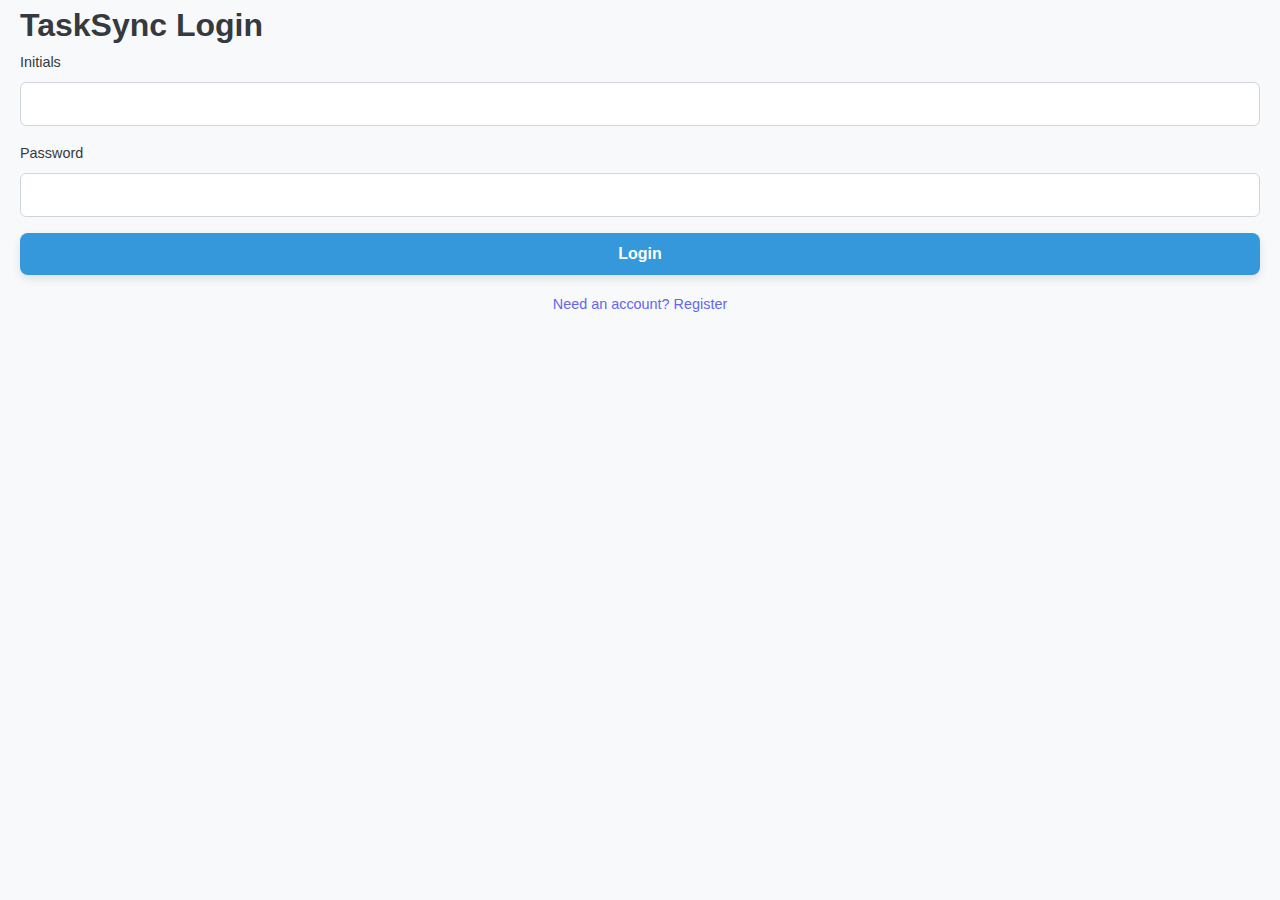
==== mytasks.html @ df4f8022 "Add files via upload" ====
<!DOCTYPE html>
<html lang="en">
<head>
    <meta charset="UTF-8">
    <title>TaskSync - My Tasks</title>
    <link rel="stylesheet" href="style.css">
    <link rel="stylesheet" href="https://cdnjs.cloudflare.com/ajax/libs/font-awesome/5.15.4/css/all.min.css">
</head>
<body>
    <div class="container">
        <h1>My Tasks</h1>
        <button id="themeToggle" class="btn"><i class="fas fa-sun"></i> <span>Light</span></button>
        <div id="tasksContainer"></div>
    </div>
    <script src="mytasks.js"></script>
</body>
</html>
---- style.css ----
/* Reset and Base Styles */
 * {
    margin: 0;
    padding: 0;
    box-sizing: border-box;
    font-family: 'Segoe UI', Tahoma, Geneva, Verdana, sans-serif;
    transition: background-color 0.3s ease, color 0.3s ease;
}

:root {
    --primary: #6366F1;
    --primary-hover: #4F46E5;
    --secondary: #f1f3f9;
    --light-gray: #eff1f7;
    --dark-gray: #6c757d;
    --success: #10B981;
    --danger: #EF4444;
    --warning: #F59E0B;
    --info: #3B82F6;
    --shadow: 0 4px 12px rgba(0, 0, 0, 0.1);
    --transition: all 0.3s ease;
    --border-radius: 8px;
    --bg-color: #f8f9fa;
    --text-color: #343a40;
    --card-bg: #ffffff;
    --border-color: #e9ecef;
    --hover-bg: #f8f9fa;
}

[data-theme="dark"] {
    --primary: #818CF8;
    --primary-hover: #6366F1;
    --secondary: #374151;
    --light-gray: #1F2937;
    --dark-gray: #9CA3AF;
    --bg-color: #111827;
    --text-color: #F9FAFB;
    --card-bg: #1F2937;
    --border-color: #374151;
    --hover-bg: #374151;
    --shadow: 0 4px 12px rgba(0, 0, 0, 0.3);
}

body {
    background-color: var(--bg-color);
    color: var(--text-color);
    line-height: 1.6;
}

.container {
    max-width: 1400px;
    margin: 0 auto;
    padding: 0 20px;
}

header {
    background-color: var(--card-bg);
    box-shadow: var(--shadow);
    padding: 15px 0;
    position: sticky;
    top: 0;
    z-index: 100;
}

.header-content {
    display: flex;
    justify-content: space-between;
    align-items: center;
}

.logo {
    display: flex;
    align-items: center;
    gap: 10px;
    font-size: 1.5rem;
    font-weight: 700;
    color: var(--primary);
}

.logo i {
    font-size: 1.8rem;
}

.user-menu {
    display: flex;
    align-items: center;
    gap: 20px;
}

.user-avatar {
    width: 40px;
    height: 40px;
    border-radius: 50%;
    background-color: var(--primary);
    color: white;
    display: flex;
    align-items: center;
    justify-content: center;
    font-weight: 600;
    cursor: pointer;
}

.notification-bell {
    position: relative;
    cursor: pointer;
    color: var(--text-color);
}

.notification-badge {
    position: absolute;
    top: -5px;
    right: -5px;
    background-color: var(--danger);
    color: white;
    font-size: 0.7rem;
    width: 18px;
    height: 18px;
    border-radius: 50%;
    display: flex;
    align-items: center;
    justify-content: center;
}

.theme-toggle {
    cursor: pointer;
    padding: 5px 10px;
    border-radius: 20px;
    display: flex;
    align-items: center;
    gap: 8px;
    background-color: var(--secondary);
    color: var(--text-color);
    border: none;
    transition: background-color 0.3s ease, color 0.3s ease;
}

main {
    margin: 30px 0;
    display: flex;
    gap: 30px;
}

.sidebar {
    width: 280px;
    background-color: var(--card-bg);
    border-radius: var(--border-radius);
    box-shadow: var(--shadow);
    padding: 20px;
    height: fit-content;
    position: sticky;
    top: 80px;
}

.sidebar-menu {
    list-style-type: none;
    margin-bottom: 25px;
}

.sidebar-menu li {
    margin-bottom: 8px;
}

.sidebar-menu a {
    display: flex;
    align-items: center;
    gap: 10px;
    padding: 12px 15px;
    border-radius: var(--border-radius);
    color: var(--text-color);
    text-decoration: none;
    transition: var(--transition);
    font-weight: 500;
}

.sidebar-menu a:hover, .sidebar-menu a.active {
    background-color: var(--hover-bg);
    color: var(--primary);
}

.sidebar-menu a.active {
    border-left: 3px solid var(--primary);
}

.content {
    flex: 1;
    display: flex;
    flex-direction: column;
    gap: 30px;
}

.content-header {
    display: flex;
    justify-content: space-between;
    align-items: center;
}

.btn {
    padding: 10px 20px;
    border-radius: var(--border-radius);
    border: none;
    cursor: pointer;
    font-weight: 600;
    transition: var(--transition);
    display: inline-flex;
    align-items: center;
    gap: 8px;
}

.btn-primary {
    background-color: var(--primary);
    color: white;
}

.btn-primary:hover {
    background-color: var(--primary-hover);
    transform: translateY(-2px);
    box-shadow: 0 4px 8px rgba(0, 0, 0, 0.1);
}

.btn-secondary {
    background-color: var(--secondary);
    color: var(--text-color);
}

.btn-secondary:hover {
    background-color: var(--hover-bg);
    transform: translateY(-2px);
}

.btn-success {
    background-color: var(--success);
    color: white;
}

.btn-danger {
    background-color: var(--danger);
    color: white;
}

.btn-sm {
    padding: 6px 12px;
    font-size: 0.9rem;
}

.dashboard-stats {
    display: grid;
    grid-template-columns: repeat(auto-fit, minmax(220px, 1fr));
    gap: 20px;
    margin-bottom: 20px;
}

.stat-card {
    background-color: var(--card-bg);
    border-radius: var(--border-radius);
    padding: 20px;
    box-shadow: var(--shadow);
    display: flex;
    align-items: center;
    gap: 15px;
}

.stat-icon {
    width: 48px;
    height: 48px;
    border-radius: 12px;
    display: flex;
    align-items: center;
    justify-content: center;
    font-size: 1.5rem;
    color: white;
}

.stat-info {
    flex: 1;
}

.stat-value {
    font-size: 1.8rem;
    font-weight: 700;
    line-height: 1.2;
}

.stat-label {
    color: var(--dark-gray);
    font-size: 0.9rem;
}

.chart-container {
    background-color: var(--card-bg);
    border-radius: var(--border-radius);
    padding: 5px;
    box-shadow: var(--shadow);
    height: 300px;
    margin-bottom: 30px;
}

.charts-row {
    display: grid;
    grid-template-columns: repeat(auto-fit, minmax(400px, 1fr));
    gap: 20px;
    margin-bottom: 30px;
}

.task-board {
    display: grid;
    grid-template-columns: repeat(auto-fit, minmax(300px, 1fr));
    gap: 20px;
}

.task-column {
    background-color: var(--card-bg);
    border-radius: var(--border-radius);
    box-shadow: var(--shadow);
    padding: 20px;
    min-height: 400px;
    display: flex;
    flex-direction: column;
}

.column-header {
    display: flex;
    justify-content: space-between;
    align-items: center;
    margin-bottom: 15px;
    border-bottom: 2px solid var(--border-color);
    padding-bottom: 10px;
}

.column-title {
    font-size: 1rem;
    font-weight: 600;
    display: flex;
    align-items: center;
    gap: 8px;
}

.task-count {
    background-color: var(--light-gray);
    color: var(--text-color);
    padding: 2px 8px;
    border-radius: 20px;
    font-size: 0.8rem;
}

.task-list {
    min-height: 200px;
    flex: 1;
    overflow-y: auto;
}

.task-item {
    background-color: var(--secondary);
    border-radius: var(--border-radius);
    padding: 15px;
    margin-bottom: 15px;
    box-shadow: 0 2px 4px rgba(0, 0, 0, 0.05);
    cursor: grab;
    transition: var(--transition);
    border-left: 3px solid transparent;
    position: relative;
}

.task-item:hover {
    box-shadow: 0 4px 8px rgba(0, 0, 0, 0.1);
    transform: translateY(-2px);
}

.task-item.dragging {
    opacity: 0.5;
    transform: scale(0.95);
}

.task-item.low-priority {
    border-left-color: var(--info);
}

.task-item.medium-priority {
    border-left-color: var(--warning);
}

.task-item.high-priority {
    border-left-color: var(--danger);
}

.task-item.completed {
    opacity: 0.7;
}

.task-header {
    display: flex;
    justify-content: space-between;
    align-items: flex-start;
    margin-bottom: 10px;
}

.task-title {
    font-weight: 600;
    color: var(--text-color);
    margin-bottom: 5px;
}

.task-description {
    font-size: 0.9rem;
    color: var(--dark-gray);
    margin-bottom: 10px;
    max-height: 60px;
    overflow: hidden;
    text-overflow: ellipsis;
    display: -webkit-box;
    -webkit-line-clamp: 3;
    -webkit-box-orient: vertical;
}

.task-actions {
    display: flex;
    gap: 8px;
    position: absolute;
    top: 10px;
    right: 10px;
    opacity: 0;
    transition: var(--transition);
}

.task-item:hover .task-actions {
    opacity: 1;
}

.task-action {
    cursor: pointer;
    transition: var(--transition);
    font-size: 0.9rem;
    color: var(--dark-gray);
    width: 28px;
    height: 28px;
    border-radius: 50%;
    display: flex;
    align-items: center;
    justify-content: center;
    background-color: var(--card-bg);
}

.task-action:hover {
    color: var(--primary);
    background-color: var(--hover-bg);
}

.task-meta {
    display: flex;
    justify-content: space-between;
    align-items: center;
    margin-top: 10px;
    font-size: 0.8rem;
    color: var(--dark-gray);
}

.task-assignees {
    display: flex;
    gap: -10px;
}

.task-assignee {
    width: 28px;
    height: 28px;
    border-radius: 50%;
    color: white;
    display: flex;
    align-items: center;
    justify-content: center;
    font-weight: 600;
    font-size: 0.8rem;
    border: 2px solid var(--card-bg);
    margin-left: -8px;
}

.task-assignee:first-child {
    margin-left: 0;
}

.task-due {
    display: flex;
    align-items: center;
    gap: 5px;
}

.task-due.overdue {
    color: var(--danger);
}

/* Priority badge */
.priority-badge {
    font-size: 0.7rem;
    padding: 2px 8px;
    border-radius: 12px;
    font-weight: 600;
    display: inline-block;
    margin-right: 8px;
}

.priority-low {
    background-color: rgba(59, 130, 246, 0.1);
    color: var(--info);
}

.priority-medium {
    background-color: rgba(245, 158, 11, 0.1);
    color: var(--warning);
}

.priority-high {
    background-color: rgba(239, 68, 68, 0.1);
    color: var(--danger);
}

/* Modal Styles */
.modal-backdrop {
    position: fixed;
    top: 0;
    left: 0;
    width: 100%;
    height: 100%;
    background-color: rgba(0, 0, 0, 0.5);
    display: flex;
    justify-content: center;
    align-items: center;
    z-index: 1000;
    opacity: 0;
    visibility: hidden;
    transition: var(--transition);
}

.modal-backdrop.show {
    opacity: 1;
    visibility: visible;
}

.modal {
    background-color: var(--card-bg);
    border-radius: var(--border-radius);
    width: 550px;
    max-width: 95%;
    max-height: 90vh;
    overflow-y: auto;
    box-shadow: 0 10px 20px rgba(0, 0, 0, 0.2);
    transform: translateY(-20px);
    transition: var(--transition);
}

.modal-backdrop.show .modal {
    transform: translateY(0);
}

.modal-header {
    padding: 20px;
    border-bottom: 1px solid var(--border-color);
    display: flex;
    justify-content: space-between;
    align-items: center;
}

.modal-title {
    font-size: 1.2rem;
    font-weight: 600;
    color: var(--text-color);
}

.modal-close {
    cursor: pointer;
    font-size: 1.2rem;
    color: var(--dark-gray);
    transition: var(--transition);
    width: 32px;
    height: 32px;
    border-radius: 50%;
    display: flex;
    align-items: center;
    justify-content: center;
}

.modal-close:hover {
    color: var(--danger);
    background-color: var(--hover-bg);
}

.modal-body {
    padding: 20px;
}

.modal-footer {
    padding: 15px 20px;
    border-top: 1px solid var(--border-color);
    display: flex;
    justify-content: flex-end;
    gap: 10px;
}

.form-group {
    margin-bottom: 20px;
}

.form-label {
    display: block;
    margin-bottom: 8px;
    font-weight: 600;
    color: var(--text-color);
}

.form-control {
    width: 100%;
    padding: 12px;
    border: 1px solid var(--border-color);
    border-radius: var(--border-radius);
    transition: var(--transition);
    background-color: var(--card-bg);
    color: var(--text-color);
}

.form-control:focus {
    outline: none;
    border-color: var(--primary);
    box-shadow: 0 0 0 3px rgba(99, 102, 241, 0.25);
}

.form-select {
    width: 100%;
    padding: 12px;
    border: 1px solid var(--border-color);
    border-radius: var(--border-radius);
    transition: var(--transition);
    background-color: var(--card-bg);
    color: var(--text-color);
    appearance: none;
    background-image: url("data:image/svg+xml,%3Csvg xmlns='http://www.w3.org/2000/svg' width='16' height='16' fill='currentColor' viewBox='0 0 16 16'%3E%3Cpath d='M7.247 11.14L2.451 5.658C1.885 5.013 2.345 4 3.204 4h9.592a1 1 0 0 1 .753 1.659l-4.796 5.48a1 1 0 0 1-1.506 0z'/%3E%3C/svg%3E");
    background-repeat: no-repeat;
    background-position: right 12px center;
    background-size: 16px;
}

.form-select:focus {
    outline: none;
    border-color: var(--primary);
    box-shadow: 0 0 0 3px rgba(99, 102, 241, 0.25);
}

.assignee-selection {
    display: flex;
    flex-wrap: wrap;
    gap: 10px;
    margin-top: 10px;
}

.assignee-option {
    display: flex;
    align-items: center;
    gap: 8px;
    padding: 8px 12px;
    border-radius: 20px;
    background-color: var(--secondary);
    cursor: pointer;
    transition: var(--transition);
}

.assignee-option:hover {
    background-color: var(--hover-bg);
}

.assignee-option.selected {
    background-color: var(--primary);
    color: white;
}

.assignee-avatar {
    width: 25px;
    height: 25px;
    border-radius: 50%;
    color: white;
    display: flex;
    align-items: center;
    justify-content: center;
    font-weight: 600;
    font-size: 0.8rem;
}

/* Toast Notification */
.toast-container {
    position: fixed;
    bottom: 20px;
    right: 20px;
    z-index: 2000;
}

.toast {
    background-color: var(--card-bg);
    border-radius: var(--border-radius);
    padding: 15px 20px;
    margin-bottom: 10px;
    box-shadow: 0 4px 12px rgba(0, 0, 0, 0.15);
    display: flex;
    align-items: center;
    gap: 15px;
    transform: translateX(120%);
    transition: transform 0.3s ease;
    max-width: 350px;
    border-left: 4px solid transparent;
}

.toast.show {
    transform: translateX(0);
}

.toast-success {
    border-left-color: var(--success);
}

.toast-error {
    border-left-color: var(--danger);
}

.toast-info {
    border-left-color: var(--info);
}

.toast-icon {
    font-size: 1.5rem;
}

.toast-success .toast-icon {
    color: var(--success);
}

.toast-error .toast-icon {
    color: var(--danger);
}

.toast-info .toast-icon {
    color: var(--info);
}

.toast-content {
    flex: 1;
}

.toast-title {
    font-weight: 600;
    margin-bottom: 4px;
    color: var(--text-color);
}

.toast-message {
    font-size: 0.9rem;
    color: var(--dark-gray);
}

.toast-close {
    color: var(--dark-gray);
    cursor: pointer;
    font-size: 1.2rem;
}

/* Real-time indicators */
.real-time-indicator {
    display: inline-block;
    width: 8px;
    height: 8px;
    border-radius: 50%;
    background-color: var(--success);
    margin-right: 5px;
    position: relative;
}

.real-time-indicator::after {
    content: '';
    position: absolute;
    top: 0;
    left: 0;
    width: 100%;
    height: 100%;
    border-radius: 50%;
    background-color: var(--success);
    animation: pulse 1.5s infinite;
}

@keyframes pulse {
    0% {
        transform: scale(1);
        opacity: 1;
    }
    100% {
        transform: scale(3);
        opacity: 0;
    }
}

.loading-spinner {
    border: 3px solid var(--light-gray);
    border-top: 3px solid var(--primary);
    border-radius: 50%;
    width: 20px;
    height: 20px;
    animation: spin 1s linear infinite;
    display: inline-block;
    margin-right: 10px;
}

@keyframes spin {
    0% { transform: rotate(0deg); }
    100% { transform: rotate(360deg); }
}

/* Animations */
@keyframes slideIn {
    from {
        transform: translateY(20px);
        opacity: 0;
    }
    to {
        transform: translateY(0);
        opacity: 1;
    }
}

.slide-in {
    animation: slideIn 0.4s ease forwards;
}

/* Progress circles */
.progress-circle {
    position: relative;
    width: 100px;
    height: 100px;
}

.progress-circle-bg {
    width: 100%;
    height: 100%;
    border-radius: 50%;
    border: 10px solid var(--light-gray);
    position: absolute;
}

.progress-circle-value {
    width: 100%;
    height: 100%;
    border-radius: 50%;
    border: 10px solid transparent;
    border-top-color: var(--primary);
    border-right-color: var(--primary);
    position: absolute;
    transform: rotate(45deg);
}

.progress-circle-text {
    position: absolute;
    top: 50%;
    left: 50%;
    transform: translate(-50%, -50%);
    font-size: 1.5rem;
    font-weight: 700;
}

/* Confirmation Dialog */
.confirmation-dialog .modal {
    width: 400px;
}

/* Mobile Responsive */
@media (max-width: 1024px) {
    .charts-row {
        grid-template-columns: 1fr;
    }
}

@media (max-width: 768px) {
    main {
        flex-direction: column;
    }

    .sidebar {
        width: 100%;
        position: static;
    }

    .task-board {
        grid-template-columns: 1fr;
    }
    
    .content-header {
        flex-direction: column;
        align-items: flex-start;
        gap: 15px;
    }
    
    .dashboard-stats {
        grid-template-columns: repeat(auto-fit, minmax(180px, 1fr));
    }
}

@media (max-width: 480px) {
    .stat-card {
        flex-direction: column;
        text-align: center;
    }
    
    .dashboard-stats {
        grid-template-columns: 1fr;
    }
}
.hidden {
    display: none;
}

/* Form styling */

.task-form-container {
    background-color: #fff;
    padding: 2rem;
    border-radius: 12px;
    box-shadow: 0 0 10px rgba(0,0,0,0.1);
}

.task-form input,
.task-form textarea,
.task-form select {
    display: block;
    width: 100%;
    margin-bottom: 1rem;
    padding: 0.75rem;
    border-radius: 8px;
    border: 1px solid #ccc;
    font-size: 1rem;
}

.task-form button {
    background: #6366F1;
    color: #fff;
    border: none;
    padding: 0.75rem 1.5rem;
    border-radius: 8px;
    cursor: pointer;
}
/* task form */
#tasksContainer {
    display: grid;
    grid-template-columns: repeat(auto-fit, minmax(280px, 1fr));
    gap: 1.5rem;
    margin-top: 2rem;
}

/* Task Card Style */
.task-card {
    background-color: var(--card-bg, #fff);
    color: var(--text-color, #333);
    padding: 1.5rem;
    border-radius: 12px;
    box-shadow: 0 4px 12px rgba(0,0,0,0.06);
    transition: transform 0.2s ease, box-shadow 0.2s ease;
    position: relative;
}

.task-card:hover {
    transform: translateY(-3px);
    box-shadow: 0 6px 18px rgba(0,0,0,0.1);
}

.task-card h4 {
    margin-bottom: 0.5rem;
    font-size: 1.25rem;
    color: var(--primary-color, #6366F1);
}

.task-card p {
    margin: 0.25rem 0;
    font-size: 0.95rem;
    line-height: 1.4;
}

/* Buttons */
.task-card button {
    background-color: var(--primary-color, #6366F1);
    color: white;
    border: none;
    padding: 0.5rem 1rem;
    margin-top: 1rem;
    margin-right: 0.5rem;
    border-radius: 8px;
    font-size: 0.9rem;
    cursor: pointer;
    transition: background-color 0.2s ease;
}

.task-card button:hover {
    background-color: var(--primary-hover, #4F46E5);
}
.team-members{
text-align: center;
}
/* notification bell */
.notification-bell {
    position: relative;
    cursor: pointer;
  }
  
  .notification-badge {
    position: absolute;
    top: -5px;
    right: -5px;
    background-color: red;
    color: white;
    padding: 2px 6px;
    border-radius: 50%;
    font-size: 12px;
    display: none;
  }
  
  .notification-dropdown {
    position: absolute;
    top: 40px;
    right: 0;
    width: 300px;
    background-color: #1F2937;
    border: 1px solid #ddd;
    border-radius: 6px;
    box-shadow: 0 4px 8px rgba(0,0,0,0.1);
    display: none;
    z-index: 1000;
  }
  
  .notification-header {
    display: flex;
    justify-content: space-between;
    padding: 8px 12px;
    border-bottom: 1px solid #eee;
    font-weight: bold;
  }
  
  .clear-btn {
    background: none;
    border: none;
    color: #EF4444;
    cursor: pointer;
    font-size: 12px;
  }
  
  #notificationList {
    list-style: none;
    padding: 0;
    margin: 0;
    max-height: 200px;
    overflow-y: auto;
  }
  
  #notificationList li {
    padding: 8px 12px;
    border-bottom: 1px solid #f0f0f0;
    font-size: 14px;
  }
  

  /* adjustment for style */
  
.form-group {
    margin-bottom: 1rem;
}

label {
    display: block;
    font-size: 0.9rem;
    margin-bottom: 0.5rem;
    color: var(--text);
}

input {
    width: 100%;
    padding: 0.75rem;
    border: 1px solid #d1d5db;
    border-radius: 6px;
    font-size: 1rem;
    box-sizing: border-box;
    transition: border-color 0.3s;
}

input:focus {
    outline: none;
    border-color: var(--primary);
}

.btn {
    width: 100%;
    padding: 0.75rem;
    background-color: var(--primary);
    color: white;
    border: none;
    border-radius: 6px;
    font-size: 1rem;
    cursor: pointer;
    transition: background-color 0.3s;
}

.btn:hover {
    background-color: var(--secondary);
}

.error {
    color: var(--error);
    text-align: center;
    margin-top: 1rem;
    font-size: 0.9rem;
}

.hidden {
    display: none;
}

.toggle-link {
    text-align: center;
    margin-top: 1rem;
}

.toggle-link a {
    color: var(--primary);
    text-decoration: none;
    font-size: 0.9rem;
}

.toggle-link a:hover {
    text-decoration: underline;
}

.modal-backdrop {
    position: fixed;
    top: 0;
    left: 0;
    width: 100%;
    height: 100%;
    background: rgba(0, 0, 0, 0.5);
    display: flex;
    justify-content: center;
    align-items: center;
}

.modal {
    background: var(--card-bg);
    padding: 1.5rem;
    border-radius: 12px;
    width: 100%;
    max-width: 400px;
    box-shadow: 0 4px 12px rgba(0, 0, 0, 0.2);
}

.modal-header {
    display: flex;
    justify-content: space-between;
    align-items: center;
    margin-bottom: 1rem;
}

.modal-title {
    font-size: 1.25rem;
    color: var(--primary);
}

.modal-close {
    cursor: pointer;
    color: var(--text);
}

.modal-body {
    margin-bottom: 1rem;
}

.modal-footer {
    display: flex;
    gap: 1rem;
}

.btn-secondary {
    background-color: #6b7280;
}

.btn-secondary:hover {
    background-color: #4b5563;
}
/* new user styling */
:root {
    --primary-color: #3498db; /* Adjust primary color */
    --secondary-color: #2ecc71; /* Adjust secondary color */
    --button-padding: 12px 24px;
    --border-radius: 8px;
    --transition-duration: 0.3s;
    --font-family: 'Arial', sans-serif;
}



/* Button styling */
.btn {
    display: inline-flex;
    align-items: center;
    justify-content: center;
    padding: var(--button-padding);
    font-size: 16px;
    font-weight: 600;
    color: #fff;
    background-color: var(--primary-color);
    border: none;
    border-radius: var(--border-radius);
    cursor: pointer;
    transition: background-color var(--transition-duration), transform var(--transition-duration);
    box-shadow: 0 4px 10px rgba(0, 0, 0, 0.1); /* Soft shadow for depth */
}

/* Icon styling */
.btn i {
    margin-right: 8px;
    font-size: 18px; /* Adjust the icon size */
}

/* Hover effect */
.btn:hover {
    background-color: var(--secondary-color); /* Change background on hover */
    transform: scale(1.05); /* Slight scale for interactive feel */
}

/* Focus effect for accessibility */
.btn:focus {
    outline: 2px solid var(--secondary-color);
    outline-offset: 2px;
}

/* Active button state */
.btn:active {
    background-color: #27ae60; /* Darken on click */
    transform: scale(0.98); /* Slight shrink on active */
}

/* Responsive design */
@media (max-width: 768px) {
    .btn {
        font-size: 14px; /* Slightly smaller text on mobile */
        padding: 10px 20px; /* Adjust padding for smaller screens */
    }

    .btn i {
        font-size: 16px; /* Adjust icon size for mobile */
    }
}
/* adding style to member at side menu */
.team-members {
    margin-top: 20px;
    display: grid;
    grid-template-columns: auto 1fr;
    gap: 10px;
    align-items: center;
}

.team-members > div:first-child {
    grid-column: 1 / -1;
    margin-bottom: 10px;
}

.team-member {
    width: 32px;
    height: 32px;
    border-radius: 50%;
    display: flex;
    align-items: center;
    justify-content: center;
    color: white;
    font-weight: bold;
    font-size: 14px;
}

.team-members span {
    font-size: 14px;
}
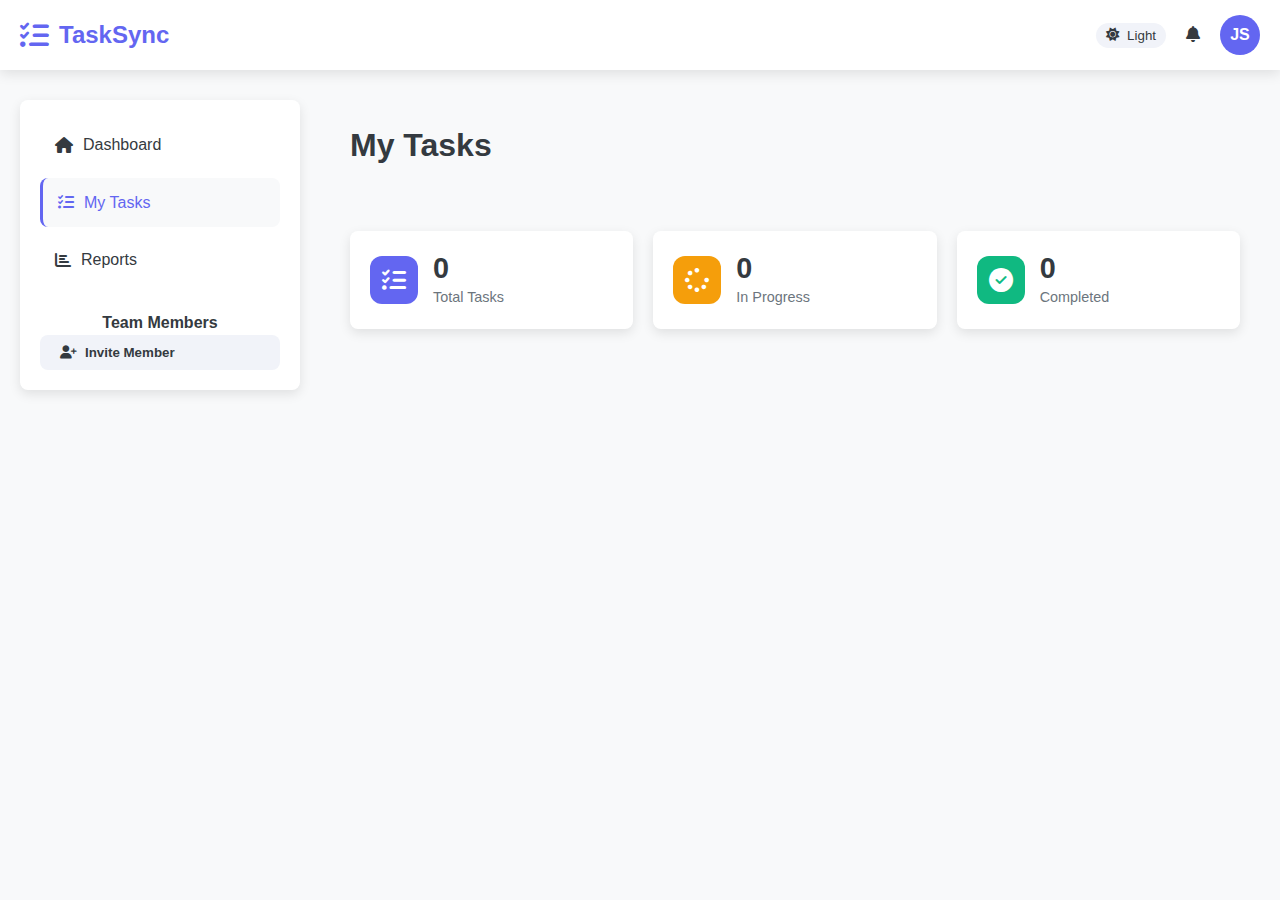
==== commit 1f99b119: "Add files via upload" ====
--- a/mytasks.html
+++ b/mytasks.html
@@ -1,17 +1,128 @@
 <!DOCTYPE html>
-<html lang="en">
+<html lang="en" data-theme="light">
 <head>
+    <!-- Basic meta tags for character encoding and responsive design -->
     <meta charset="UTF-8">
+    <meta name="viewport" content="width=device-width, initial-scale=1.0">
+    
+    <!-- Page title specific to this view -->
     <title>TaskSync - My Tasks</title>
-    <link rel="stylesheet" href="style.css">
-    <link rel="stylesheet" href="https://cdnjs.cloudflare.com/ajax/libs/font-awesome/5.15.4/css/all.min.css">
+    
+    <!-- CSS resources -->
+    <link rel="stylesheet" href="style.css"> <!-- Main application styles -->
+    <link rel="stylesheet" href="https://cdnjs.cloudflare.com/ajax/libs/font-awesome/6.4.0/css/all.min.css"> <!-- Icon library -->
 </head>
+
 <body>
+    <!-- Application header with branding and user controls -->
+    <header>
+        <div class="container header-content">
+            <!-- Application logo and name -->
+            <div class="logo">
+                <i class="fas fa-tasks"></i>
+                <span>TaskSync</span>
+            </div>
+            
+            <!-- User controls and profile section -->
+            <div class="user-menu">
+                <!-- Theme toggle switch -->
+                <button class="theme-toggle" id="themeToggle">
+                    <i class="fas fa-sun"></i>
+                    <span>Light</span>
+                </button>
+                
+                <!-- Notification system components -->
+                <div class="notification-bell" id="notificationBell">
+                    <i class="fas fa-bell"></i>
+                    <span class="notification-badge" id="notificationCount">0</span>
+                </div>
+                <div class="notification-dropdown" id="notificationDropdown">
+                    <div class="notification-header">
+                        <strong>Notifications</strong>
+                        <button id="clearNotifications" class="clear-btn">Clear All</button>
+                    </div>
+                    <ul id="notificationList"></ul>
+                </div>
+                
+                <!-- User avatar placeholder -->
+                <div class="user-avatar">JS</div>
+            </div>
+        </div>
+    </header>
+
+    <!-- Main application container -->
     <div class="container">
-        <h1>My Tasks</h1>
-        <button id="themeToggle" class="btn"><i class="fas fa-sun"></i> <span>Light</span></button>
-        <div id="tasksContainer"></div>
+        <main>
+            <!-- Left sidebar navigation -->
+            <aside class="sidebar">
+                <!-- Primary navigation menu -->
+                <ul class="sidebar-menu">
+                    <li><a href="index.html"><i class="fas fa-home"></i> Dashboard</a></li>
+                    <li><a href="mytasks.html" class="active"><i class="fas fa-tasks"></i> My Tasks</a></li>
+                    <li><a href="report.html"><i class="fas fa-chart-bar"></i> Reports</a></li>
+                </ul>
+                
+                <!-- Team management section -->
+                <div class="team-members">
+                    <div><strong>Team Members</strong></div>
+                </div>
+                
+                <!-- Team member invitation button -->
+                <button class="btn btn-secondary" style="width: 100%;" id="inviteTeamMember">
+                    <i class="fas fa-user-plus"></i> Invite Member
+                </button>
+            </aside>
+
+            <!-- Main content area -->
+            <section class="content">
+                <!-- Content header with title -->
+                <div class="content-header">
+                    <h1>My Tasks</h1>
+                </div>
+
+                <!-- Task statistics cards with animated entrance -->
+                <div class="dashboard-stats">
+                    <!-- Total tasks card -->
+                    <div class="stat-card slide-in" style="animation-delay: 0.1s">
+                        <div class="stat-icon" style="background-color: var(--primary);">
+                            <i class="fas fa-tasks"></i>
+                        </div>
+                        <div class="stat-info">
+                            <div class="stat-value" id="total-tasks">0</div>
+                            <div class="stat-label">Total Tasks</div>
+                        </div>
+                    </div>
+                    
+                    <!-- In-progress tasks card -->
+                    <div class="stat-card slide-in" style="animation-delay: 0.2s">
+                        <div class="stat-icon" style="background-color: var(--warning);">
+                            <i class="fas fa-spinner"></i>
+                        </div>
+                        <div class="stat-info">
+                            <div class="stat-value" id="in-progress">0</div>
+                            <div class="stat-label">In Progress</div>
+                        </div>
+                    </div>
+                    
+                    <!-- Completed tasks card -->
+                    <div class="stat-card slide-in" style="animation-delay: 0.3s">
+                        <div class="stat-icon" style="background-color: var(--success);">
+                            <i class="fas fa-check-circle"></i>
+                        </div>
+                        <div class="stat-info">
+                            <div class="stat-value" id="completed">0</div>
+                            <div class="stat-label">Completed</div>
+                        </div>
+                    </div>
+                </div>
+
+                <!-- Container for dynamically loaded tasks -->
+                <div id="tasksContainer"></div>
+            </section>
+        </main>
     </div>
+
+    <!-- Page-specific JavaScript -->
     <script src="mytasks.js"></script>
 </body>
 </html>--- a/style.css
+++ b/style.css
@@ -1,5 +1,9 @@
- /* Reset and Base Styles */
- * {
+/* ============================================= */
+/*               GLOBAL STYLES                   */
+/* ============================================= */
+
+/* Reset and Base Styles */
+* {
     margin: 0;
     padding: 0;
     box-sizing: border-box;
@@ -7,7 +11,9 @@
     transition: background-color 0.3s ease, color 0.3s ease;
 }
 
+/* CSS Variables for theming */
 :root {
+    /* Color palette */
     --primary: #6366F1;
     --primary-hover: #4F46E5;
     --secondary: #f1f3f9;
@@ -17,9 +23,13 @@
     --danger: #EF4444;
     --warning: #F59E0B;
     --info: #3B82F6;
+    
+    /* UI properties */
     --shadow: 0 4px 12px rgba(0, 0, 0, 0.1);
     --transition: all 0.3s ease;
     --border-radius: 8px;
+    
+    /* Theme colors */
     --bg-color: #f8f9fa;
     --text-color: #343a40;
     --card-bg: #ffffff;
@@ -27,6 +37,7 @@
     --hover-bg: #f8f9fa;
 }
 
+/* Dark theme overrides */
 [data-theme="dark"] {
     --primary: #818CF8;
     --primary-hover: #6366F1;
@@ -41,17 +52,23 @@
     --shadow: 0 4px 12px rgba(0, 0, 0, 0.3);
 }
 
+/* Base body styles */
 body {
     background-color: var(--bg-color);
     color: var(--text-color);
     line-height: 1.6;
 }
 
+/* Container for centered content */
 .container {
     max-width: 1400px;
     margin: 0 auto;
     padding: 0 20px;
 }
+
+/* ============================================= */
+/*               HEADER STYLES                   */
+/* ============================================= */
 
 header {
     background-color: var(--card-bg);
@@ -68,6 +85,7 @@
     align-items: center;
 }
 
+/* Logo styles */
 .logo {
     display: flex;
     align-items: center;
@@ -81,6 +99,7 @@
     font-size: 1.8rem;
 }
 
+/* User menu and controls */
 .user-menu {
     display: flex;
     align-items: center;
@@ -100,6 +119,7 @@
     cursor: pointer;
 }
 
+/* Notification system */
 .notification-bell {
     position: relative;
     cursor: pointer;
@@ -121,6 +141,7 @@
     justify-content: center;
 }
 
+/* Theme toggle button */
 .theme-toggle {
     cursor: pointer;
     padding: 5px 10px;
@@ -134,12 +155,17 @@
     transition: background-color 0.3s ease, color 0.3s ease;
 }
 
+/* ============================================= */
+/*               LAYOUT STYLES                   */
+/* ============================================= */
+
 main {
     margin: 30px 0;
     display: flex;
     gap: 30px;
 }
 
+/* Sidebar navigation */
 .sidebar {
     width: 280px;
     background-color: var(--card-bg);
@@ -172,7 +198,8 @@
     font-weight: 500;
 }
 
-.sidebar-menu a:hover, .sidebar-menu a.active {
+.sidebar-menu a:hover, 
+.sidebar-menu a.active {
     background-color: var(--hover-bg);
     color: var(--primary);
 }
@@ -181,6 +208,7 @@
     border-left: 3px solid var(--primary);
 }
 
+/* Main content area */
 .content {
     flex: 1;
     display: flex;
@@ -193,6 +221,10 @@
     justify-content: space-between;
     align-items: center;
 }
+
+/* ============================================= */
+/*               BUTTON STYLES                   */
+/* ============================================= */
 
 .btn {
     padding: 10px 20px;
@@ -242,6 +274,11 @@
     font-size: 0.9rem;
 }
 
+/* ============================================= */
+/*               DASHBOARD STYLES                */
+/* ============================================= */
+
+/* Statistics cards */
 .dashboard-stats {
     display: grid;
     grid-template-columns: repeat(auto-fit, minmax(220px, 1fr));
@@ -285,21 +322,65 @@
     font-size: 0.9rem;
 }
 
+/* Chart Section and Container */
+
+.content {
+    padding: 20px;
+}
+
+.content-header {
+    text-align: center;
+    margin-bottom: 30px;
+}
+
+.charts-row {
+    display: flex;
+    flex-wrap: wrap;
+    gap: 20px; /* Adds space between charts */
+    justify-content: center;
+    margin-bottom: 30px;
+}
+
 .chart-container {
     background-color: var(--card-bg);
     border-radius: var(--border-radius);
-    padding: 5px;
+    padding: 20px;
     box-shadow: var(--shadow);
     height: 300px;
-    margin-bottom: 30px;
-}
-
-.charts-row {
-    display: grid;
-    grid-template-columns: repeat(auto-fit, minmax(400px, 1fr));
-    gap: 20px;
-    margin-bottom: 30px;
-}
+    display: flex;
+    flex-direction: column;
+    justify-content: center;
+    align-items: center;
+    text-align: center;
+    /* Make it responsive */
+    flex: 1;
+    min-width: 300px; /* Minimum width before wrapping */
+    max-width: 500px; /* Maximum width on large screens */
+}
+
+canvas {
+    max-width: 100%;
+    height: auto !important;
+    width: auto !important; 
+}
+
+/* Media query for mobile devices */
+@media (max-width: 768px) {
+    .chart-container {
+        min-width: 100%; 
+        margin: 0 0 20px 0; 
+        height: 350px; 
+    }
+    
+    .charts-row {
+        flex-direction: column;
+        gap: 0; /* Remove gap since we're using margin on containers */
+    }
+}
+
+/* ============================================= */
+/*               TASK BOARD STYLES               */
+/* ============================================= */
 
 .task-board {
     display: grid;
@@ -348,6 +429,7 @@
     overflow-y: auto;
 }
 
+/* Individual task items */
 .task-item {
     background-color: var(--secondary);
     border-radius: var(--border-radius);
@@ -370,6 +452,7 @@
     transform: scale(0.95);
 }
 
+/* Priority indicators */
 .task-item.low-priority {
     border-left-color: var(--info);
 }
@@ -386,6 +469,7 @@
     opacity: 0.7;
 }
 
+/* Task content */
 .task-header {
     display: flex;
     justify-content: space-between;
@@ -411,6 +495,7 @@
     -webkit-box-orient: vertical;
 }
 
+/* Task actions (appear on hover) */
 .task-actions {
     display: flex;
     gap: 8px;
@@ -444,6 +529,7 @@
     background-color: var(--hover-bg);
 }
 
+/* Task metadata */
 .task-meta {
     display: flex;
     justify-content: space-between;
@@ -486,7 +572,10 @@
     color: var(--danger);
 }
 
-/* Priority badge */
+/* ============================================= */
+/*               PRIORITY BADGES                 */
+/* ============================================= */
+
 .priority-badge {
     font-size: 0.7rem;
     padding: 2px 8px;
@@ -511,7 +600,10 @@
     color: var(--danger);
 }
 
-/* Modal Styles */
+/* ============================================= */
+/*               MODAL STYLES                    */
+/* ============================================= */
+
 .modal-backdrop {
     position: fixed;
     top: 0;
@@ -592,6 +684,10 @@
     justify-content: flex-end;
     gap: 10px;
 }
+
+/* ============================================= */
+/*               FORM STYLES                     */
+/* ============================================= */
 
 .form-group {
     margin-bottom: 20px;
@@ -641,6 +737,7 @@
     box-shadow: 0 0 0 3px rgba(99, 102, 241, 0.25);
 }
 
+/* Assignee selection styles */
 .assignee-selection {
     display: flex;
     flex-wrap: wrap;
@@ -680,7 +777,10 @@
     font-size: 0.8rem;
 }
 
-/* Toast Notification */
+/* ============================================= */
+/*               TOAST NOTIFICATIONS             */
+/* ============================================= */
+
 .toast-container {
     position: fixed;
     bottom: 20px;
@@ -755,6 +855,10 @@
     cursor: pointer;
     font-size: 1.2rem;
 }
+
+/* ============================================= */
+/*               UI INDICATORS                   */
+/* ============================================= */
 
 /* Real-time indicators */
 .real-time-indicator {
@@ -790,6 +894,7 @@
     }
 }
 
+/* Loading spinner */
 .loading-spinner {
     border: 3px solid var(--light-gray);
     border-top: 3px solid var(--primary);
@@ -806,7 +911,10 @@
     100% { transform: rotate(360deg); }
 }
 
-/* Animations */
+/* ============================================= */
+/*               ANIMATIONS                      */
+/* ============================================= */
+
 @keyframes slideIn {
     from {
         transform: translateY(20px);
@@ -857,59 +965,16 @@
     font-weight: 700;
 }
 
+/* ============================================= */
+/*               MISC COMPONENTS                 */
+/* ============================================= */
+
 /* Confirmation Dialog */
 .confirmation-dialog .modal {
     width: 400px;
 }
 
-/* Mobile Responsive */
-@media (max-width: 1024px) {
-    .charts-row {
-        grid-template-columns: 1fr;
-    }
-}
-
-@media (max-width: 768px) {
-    main {
-        flex-direction: column;
-    }
-
-    .sidebar {
-        width: 100%;
-        position: static;
-    }
-
-    .task-board {
-        grid-template-columns: 1fr;
-    }
-    
-    .content-header {
-        flex-direction: column;
-        align-items: flex-start;
-        gap: 15px;
-    }
-    
-    .dashboard-stats {
-        grid-template-columns: repeat(auto-fit, minmax(180px, 1fr));
-    }
-}
-
-@media (max-width: 480px) {
-    .stat-card {
-        flex-direction: column;
-        text-align: center;
-    }
-    
-    .dashboard-stats {
-        grid-template-columns: 1fr;
-    }
-}
-.hidden {
-    display: none;
-}
-
-/* Form styling */
-
+/* Task Form Styling */
 .task-form-container {
     background-color: #fff;
     padding: 2rem;
@@ -937,7 +1002,8 @@
     border-radius: 8px;
     cursor: pointer;
 }
-/* task form */
+
+/* Tasks Container Grid */
 #tasksContainer {
     display: grid;
     grid-template-columns: repeat(auto-fit, minmax(280px, 1fr));
@@ -972,8 +1038,6 @@
     font-size: 0.95rem;
     line-height: 1.4;
 }
-
-/* Buttons */
 .task-card button {
     background-color: var(--primary-color, #6366F1);
     color: white;
@@ -987,19 +1051,18 @@
     transition: background-color 0.2s ease;
 }
 
-.task-card button:hover {
-    background-color: var(--primary-hover, #4F46E5);
-}
-.team-members{
-text-align: center;
-}
-/* notification bell */
+/* Team Members Section */
+.team-members {
+    text-align: center;
+}
+
+/* Notification System */
 .notification-bell {
     position: relative;
     cursor: pointer;
-  }
-  
-  .notification-badge {
+}
+
+.notification-badge {
     position: absolute;
     top: -5px;
     right: -5px;
@@ -1009,266 +1072,98 @@
     border-radius: 50%;
     font-size: 12px;
     display: none;
-  }
-  
-  .notification-dropdown {
+}
+
+.notification-dropdown {
     position: absolute;
-    top: 40px;
-    right: 0;
+    top: 56px;
+    right: 50px;
     width: 300px;
-    background-color: #1F2937;
+    background-color: white;
     border: 1px solid #ddd;
     border-radius: 6px;
     box-shadow: 0 4px 8px rgba(0,0,0,0.1);
     display: none;
     z-index: 1000;
-  }
-  
-  .notification-header {
+}
+
+.notification-header {
     display: flex;
     justify-content: space-between;
     padding: 8px 12px;
     border-bottom: 1px solid #eee;
     font-weight: bold;
-  }
-  
-  .clear-btn {
+}
+
+.clear-btn {
     background: none;
     border: none;
     color: #EF4444;
     cursor: pointer;
     font-size: 12px;
-  }
-  
-  #notificationList {
+}
+
+#notificationList {
     list-style: none;
     padding: 0;
     margin: 0;
     max-height: 200px;
     overflow-y: auto;
-  }
-  
-  #notificationList li {
+}
+
+#notificationList li {
     padding: 8px 12px;
     border-bottom: 1px solid #f0f0f0;
     font-size: 14px;
-  }
-  
-
-  /* adjustment for style */
-  
-.form-group {
-    margin-bottom: 1rem;
-}
-
-label {
-    display: block;
-    font-size: 0.9rem;
-    margin-bottom: 0.5rem;
-    color: var(--text);
-}
-
-input {
-    width: 100%;
-    padding: 0.75rem;
-    border: 1px solid #d1d5db;
-    border-radius: 6px;
-    font-size: 1rem;
-    box-sizing: border-box;
-    transition: border-color 0.3s;
-}
-
-input:focus {
-    outline: none;
-    border-color: var(--primary);
-}
-
-.btn {
-    width: 100%;
-    padding: 0.75rem;
-    background-color: var(--primary);
-    color: white;
-    border: none;
-    border-radius: 6px;
-    font-size: 1rem;
-    cursor: pointer;
-    transition: background-color 0.3s;
-}
-
-.btn:hover {
-    background-color: var(--secondary);
-}
-
-.error {
-    color: var(--error);
-    text-align: center;
-    margin-top: 1rem;
-    font-size: 0.9rem;
-}
-
+}
+
+/* ============================================= */
+/*               RESPONSIVE DESIGN               */
+/* ============================================= */
+
+@media (max-width: 1024px) {
+    .charts-row {
+        grid-template-columns: 1fr;
+    }
+}
+
+@media (max-width: 768px) {
+    main {
+        flex-direction: column;
+    }
+
+    .sidebar {
+        width: 100%;
+        position: static;
+    }
+
+    .task-board {
+        grid-template-columns: 1fr;
+    }
+    
+    .content-header {
+        flex-direction: column;
+        align-items: flex-start;
+        gap: 15px;
+    }
+    
+    .dashboard-stats {
+        grid-template-columns: repeat(auto-fit, minmax(180px, 1fr));
+    }
+}
+
+@media (max-width: 480px) {
+    .stat-card {
+        flex-direction: column;
+        text-align: center;
+    }
+    
+    .dashboard-stats {
+        grid-template-columns: 1fr;
+    }
+}
+
+/* Utility class */
 .hidden {
     display: none;
-}
-
-.toggle-link {
-    text-align: center;
-    margin-top: 1rem;
-}
-
-.toggle-link a {
-    color: var(--primary);
-    text-decoration: none;
-    font-size: 0.9rem;
-}
-
-.toggle-link a:hover {
-    text-decoration: underline;
-}
-
-.modal-backdrop {
-    position: fixed;
-    top: 0;
-    left: 0;
-    width: 100%;
-    height: 100%;
-    background: rgba(0, 0, 0, 0.5);
-    display: flex;
-    justify-content: center;
-    align-items: center;
-}
-
-.modal {
-    background: var(--card-bg);
-    padding: 1.5rem;
-    border-radius: 12px;
-    width: 100%;
-    max-width: 400px;
-    box-shadow: 0 4px 12px rgba(0, 0, 0, 0.2);
-}
-
-.modal-header {
-    display: flex;
-    justify-content: space-between;
-    align-items: center;
-    margin-bottom: 1rem;
-}
-
-.modal-title {
-    font-size: 1.25rem;
-    color: var(--primary);
-}
-
-.modal-close {
-    cursor: pointer;
-    color: var(--text);
-}
-
-.modal-body {
-    margin-bottom: 1rem;
-}
-
-.modal-footer {
-    display: flex;
-    gap: 1rem;
-}
-
-.btn-secondary {
-    background-color: #6b7280;
-}
-
-.btn-secondary:hover {
-    background-color: #4b5563;
-}
-/* new user styling */
-:root {
-    --primary-color: #3498db; /* Adjust primary color */
-    --secondary-color: #2ecc71; /* Adjust secondary color */
-    --button-padding: 12px 24px;
-    --border-radius: 8px;
-    --transition-duration: 0.3s;
-    --font-family: 'Arial', sans-serif;
-}
-
-
-
-/* Button styling */
-.btn {
-    display: inline-flex;
-    align-items: center;
-    justify-content: center;
-    padding: var(--button-padding);
-    font-size: 16px;
-    font-weight: 600;
-    color: #fff;
-    background-color: var(--primary-color);
-    border: none;
-    border-radius: var(--border-radius);
-    cursor: pointer;
-    transition: background-color var(--transition-duration), transform var(--transition-duration);
-    box-shadow: 0 4px 10px rgba(0, 0, 0, 0.1); /* Soft shadow for depth */
-}
-
-/* Icon styling */
-.btn i {
-    margin-right: 8px;
-    font-size: 18px; /* Adjust the icon size */
-}
-
-/* Hover effect */
-.btn:hover {
-    background-color: var(--secondary-color); /* Change background on hover */
-    transform: scale(1.05); /* Slight scale for interactive feel */
-}
-
-/* Focus effect for accessibility */
-.btn:focus {
-    outline: 2px solid var(--secondary-color);
-    outline-offset: 2px;
-}
-
-/* Active button state */
-.btn:active {
-    background-color: #27ae60; /* Darken on click */
-    transform: scale(0.98); /* Slight shrink on active */
-}
-
-/* Responsive design */
-@media (max-width: 768px) {
-    .btn {
-        font-size: 14px; /* Slightly smaller text on mobile */
-        padding: 10px 20px; /* Adjust padding for smaller screens */
-    }
-
-    .btn i {
-        font-size: 16px; /* Adjust icon size for mobile */
-    }
-}
-/* adding style to member at side menu */
-.team-members {
-    margin-top: 20px;
-    display: grid;
-    grid-template-columns: auto 1fr;
-    gap: 10px;
-    align-items: center;
-}
-
-.team-members > div:first-child {
-    grid-column: 1 / -1;
-    margin-bottom: 10px;
-}
-
-.team-member {
-    width: 32px;
-    height: 32px;
-    border-radius: 50%;
-    display: flex;
-    align-items: center;
-    justify-content: center;
-    color: white;
-    font-weight: bold;
-    font-size: 14px;
-}
-
-.team-members span {
-    font-size: 14px;
 }